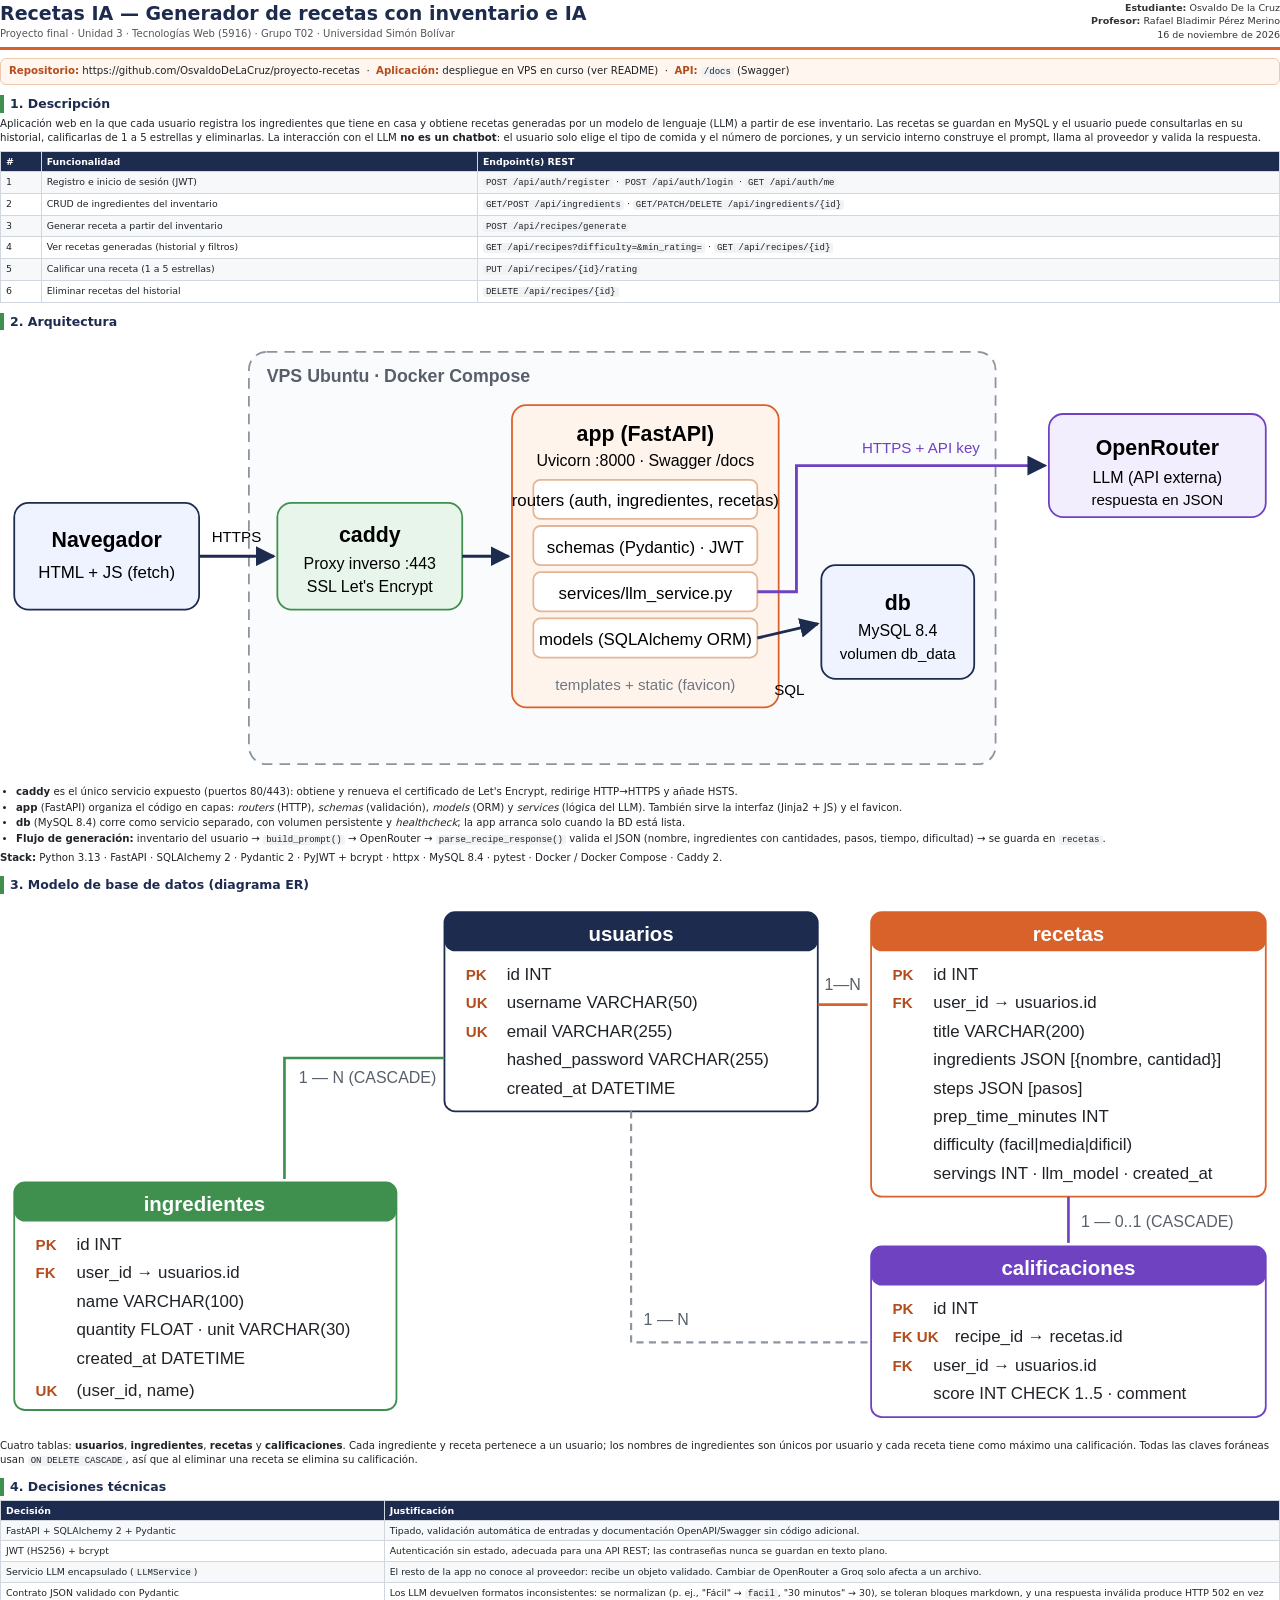
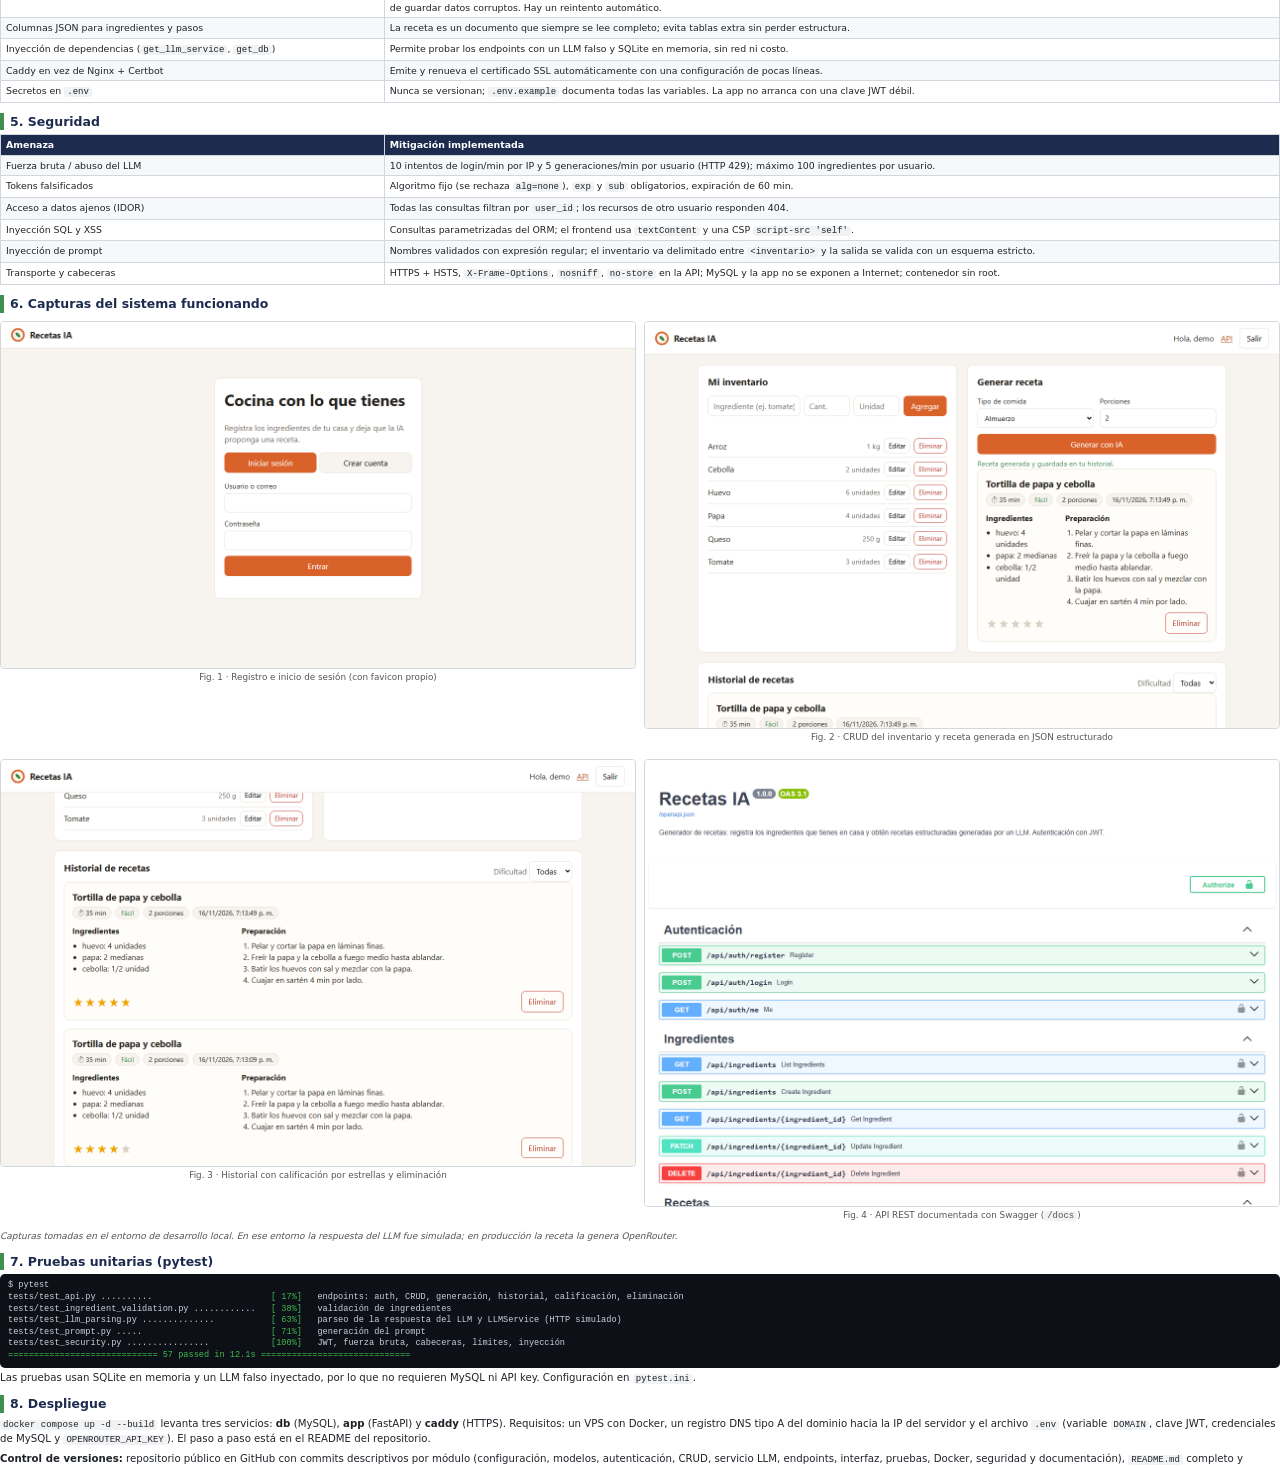
==== docs/informe.html @ e8a844c1 "Agrega el informe técnico en PDF con arquitectura, diagrama ER, decisiones y capturas docs/informe.h" ====
<!doctype html>
<html lang="es">
<head>
<meta charset="utf-8">
<title>Informe técnico — Recetas IA</title>
<style>
  @page { size: A4; margin: 13mm 14mm 12mm; }
  * { box-sizing: border-box; }
  body { font-family: "Segoe UI", system-ui, sans-serif; font-size: 10.2px; line-height: 1.42; color: #1f2328; margin: 0; }
  .page { page-break-after: always; }
  .page:last-child { page-break-after: auto; }
  header.top { border-bottom: 3px solid #d9622b; padding-bottom: 6px; margin-bottom: 8px; display: flex; justify-content: space-between; align-items: flex-end; gap: 12px; }
  header.top h1 { font-size: 19px; margin: 0; color: #1d2b4f; }
  header.top .sub { color: #555; font-size: 10px; }
  header.top .meta { text-align: right; font-size: 9.5px; color: #333; }
  h2 { font-size: 12.5px; color: #1d2b4f; margin: 10px 0 4px; border-left: 4px solid #3f8f4f; padding-left: 6px; }
  p { margin: 3px 0 5px; }
  ul { margin: 2px 0 5px 16px; padding: 0; }
  li { margin: 1px 0; }
  table { width: 100%; border-collapse: collapse; margin: 3px 0 6px; font-size: 9.4px; }
  th, td { border: 1px solid #d0d7de; padding: 3px 5px; vertical-align: top; text-align: left; }
  th { background: #1d2b4f; color: #fff; font-weight: 600; }
  tr:nth-child(even) td { background: #f6f8fa; }
  code { font-family: Consolas, monospace; font-size: 9px; background: #f0f2f4; padding: 0 3px; border-radius: 3px; }
  .links { background: #fff6ef; border: 1px solid #f0c9ad; border-radius: 6px; padding: 5px 8px; margin: 4px 0 6px; }
  .links b { color: #b44c1c; }
  figure { margin: 4px 0; }
  figcaption { font-size: 8.8px; color: #555; text-align: center; margin-top: 2px; }
  .grid2 { display: grid; grid-template-columns: 1fr 1fr; gap: 8px; }
  .shot img { width: 100%; border: 1px solid #d0d7de; border-radius: 4px; display: block; }
  .note { font-size: 9px; color: #555; font-style: italic; }
  .term { background: #0d1117; color: #c9d1d9; font-family: Consolas, monospace; font-size: 8.6px; padding: 6px 8px; border-radius: 5px; white-space: pre; line-height: 1.35; }
  .term .ok { color: #3fb950; }
  svg text { font-family: "Segoe UI", sans-serif; }
</style>
</head>
<body>

<!-- ======================= PÁGINA 1 ======================= -->
<section class="page">
  <header class="top">
    <div>
      <h1>Recetas IA — Generador de recetas con inventario e IA</h1>
      <div class="sub">Proyecto final · Unidad 3 · Tecnologías Web (5916) · Grupo T02 · Universidad Simón Bolívar</div>
    </div>
    <div class="meta">
      <b>Estudiante:</b> Osvaldo De la Cruz<br>
      <b>Profesor:</b> Rafael Bladimir Pérez Merino<br>
      16 de noviembre de 2026
    </div>
  </header>

  <div class="links">
    <b>Repositorio:</b> https://github.com/OsvaldoDeLaCruz/proyecto-recetas &nbsp;·&nbsp;
    <b>Aplicación:</b> <span id="app-url">despliegue en VPS en curso (ver README)</span> &nbsp;·&nbsp;
    <b>API:</b> <code>/docs</code> (Swagger)
  </div>

  <h2>1. Descripción</h2>
  <p>Aplicación web en la que cada usuario registra los ingredientes que tiene en casa y obtiene recetas generadas
  por un modelo de lenguaje (LLM) a partir de ese inventario. Las recetas se guardan en MySQL y el usuario puede
  consultarlas en su historial, calificarlas de 1 a 5 estrellas y eliminarlas. La interacción con el LLM <b>no es un
  chatbot</b>: el usuario solo elige el tipo de comida y el número de porciones, y un servicio interno construye el
  prompt, llama al proveedor y valida la respuesta.</p>
  <table>
    <tr><th>#</th><th>Funcionalidad</th><th>Endpoint(s) REST</th></tr>
    <tr><td>1</td><td>Registro e inicio de sesión (JWT)</td><td><code>POST /api/auth/register</code> · <code>POST /api/auth/login</code> · <code>GET /api/auth/me</code></td></tr>
    <tr><td>2</td><td>CRUD de ingredientes del inventario</td><td><code>GET/POST /api/ingredients</code> · <code>GET/PATCH/DELETE /api/ingredients/{id}</code></td></tr>
    <tr><td>3</td><td>Generar receta a partir del inventario</td><td><code>POST /api/recipes/generate</code></td></tr>
    <tr><td>4</td><td>Ver recetas generadas (historial y filtros)</td><td><code>GET /api/recipes?difficulty=&amp;min_rating=</code> · <code>GET /api/recipes/{id}</code></td></tr>
    <tr><td>5</td><td>Calificar una receta (1 a 5 estrellas)</td><td><code>PUT /api/recipes/{id}/rating</code></td></tr>
    <tr><td>6</td><td>Eliminar recetas del historial</td><td><code>DELETE /api/recipes/{id}</code></td></tr>
  </table>

  <h2>2. Arquitectura</h2>
  <svg viewBox="0 0 720 250" width="100%" role="img" aria-label="Diagrama de arquitectura">
    <defs>
      <marker id="ar" viewBox="0 0 10 10" refX="9" refY="5" markerWidth="7" markerHeight="7" orient="auto-start-reverse"><path d="M0,0 L10,5 L0,10 z" fill="#1d2b4f"/></marker>
    </defs>
    <!-- Navegador -->
    <rect x="8" y="95" width="104" height="60" rx="8" fill="#eef3ff" stroke="#1d2b4f"/>
    <text x="60" y="120" text-anchor="middle" font-size="12" font-weight="700">Navegador</text>
    <text x="60" y="137" text-anchor="middle" font-size="9.5">HTML + JS (fetch)</text>
    <!-- Compose boundary -->
    <rect x="140" y="10" width="420" height="232" rx="10" fill="#fafbfc" stroke="#8c959f" stroke-dasharray="6 4"/>
    <text x="150" y="27" font-size="10" fill="#57606a" font-weight="600">VPS Ubuntu · Docker Compose</text>
    <!-- Caddy -->
    <rect x="156" y="95" width="104" height="60" rx="8" fill="#e8f5ea" stroke="#3f8f4f"/>
    <text x="208" y="117" text-anchor="middle" font-size="12" font-weight="700">caddy</text>
    <text x="208" y="132" text-anchor="middle" font-size="9">Proxy inverso :443</text>
    <text x="208" y="145" text-anchor="middle" font-size="9">SSL Let's Encrypt</text>
    <!-- App -->
    <rect x="288" y="40" width="150" height="170" rx="8" fill="#fff4ec" stroke="#d9622b"/>
    <text x="363" y="60" text-anchor="middle" font-size="12" font-weight="700">app (FastAPI)</text>
    <text x="363" y="74" text-anchor="middle" font-size="9">Uvicorn :8000 · Swagger /docs</text>
    <rect x="300" y="82" width="126" height="22" rx="4" fill="#fff" stroke="#e3b597"/><text x="363" y="97" text-anchor="middle" font-size="9.5">routers (auth, ingredientes, recetas)</text>
    <rect x="300" y="108" width="126" height="22" rx="4" fill="#fff" stroke="#e3b597"/><text x="363" y="123" text-anchor="middle" font-size="9.5">schemas (Pydantic) · JWT</text>
    <rect x="300" y="134" width="126" height="22" rx="4" fill="#fff" stroke="#e3b597"/><text x="363" y="149" text-anchor="middle" font-size="9.5">services/llm_service.py</text>
    <rect x="300" y="160" width="126" height="22" rx="4" fill="#fff" stroke="#e3b597"/><text x="363" y="175" text-anchor="middle" font-size="9.5">models (SQLAlchemy ORM)</text>
    <text x="363" y="200" text-anchor="middle" font-size="8.5" fill="#6e7781">templates + static (favicon)</text>
    <!-- DB -->
    <rect x="462" y="130" width="86" height="64" rx="8" fill="#eef3ff" stroke="#1d2b4f"/>
    <text x="505" y="155" text-anchor="middle" font-size="12" font-weight="700">db</text>
    <text x="505" y="170" text-anchor="middle" font-size="9">MySQL 8.4</text>
    <text x="505" y="183" text-anchor="middle" font-size="8.5">volumen db_data</text>
    <!-- OpenRouter -->
    <rect x="590" y="45" width="122" height="58" rx="8" fill="#f3eefe" stroke="#6f42c1"/>
    <text x="651" y="68" text-anchor="middle" font-size="12" font-weight="700">OpenRouter</text>
    <text x="651" y="84" text-anchor="middle" font-size="9">LLM (API externa)</text>
    <text x="651" y="96" text-anchor="middle" font-size="8.5">respuesta en JSON</text>
    <!-- arrows -->
    <line x1="112" y1="125" x2="154" y2="125" stroke="#1d2b4f" stroke-width="1.6" marker-end="url(#ar)"/>
    <text x="133" y="117" text-anchor="middle" font-size="8.5">HTTPS</text>
    <line x1="260" y1="125" x2="286" y2="125" stroke="#1d2b4f" stroke-width="1.6" marker-end="url(#ar)"/>
    <line x1="426" y1="171" x2="460" y2="163" stroke="#1d2b4f" stroke-width="1.6" marker-end="url(#ar)"/>
    <text x="444" y="203" text-anchor="middle" font-size="8.5">SQL</text>
    <path d="M426 145 L 448 145 L 448 74 L 588 74" fill="none" stroke="#6f42c1" stroke-width="1.6" marker-end="url(#ar)"/>
    <text x="518" y="67" text-anchor="middle" font-size="8.5" fill="#6f42c1">HTTPS + API key</text>
  </svg>
  <ul>
    <li><b>caddy</b> es el único servicio expuesto (puertos 80/443): obtiene y renueva el certificado de Let's Encrypt, redirige HTTP→HTTPS y añade HSTS.</li>
    <li><b>app</b> (FastAPI) organiza el código en capas: <i>routers</i> (HTTP), <i>schemas</i> (validación), <i>models</i> (ORM) y <i>services</i> (lógica del LLM). También sirve la interfaz (Jinja2 + JS) y el favicon.</li>
    <li><b>db</b> (MySQL 8.4) corre como servicio separado, con volumen persistente y <i>healthcheck</i>; la app arranca solo cuando la BD está lista.</li>
    <li><b>Flujo de generación:</b> inventario del usuario → <code>build_prompt()</code> → OpenRouter → <code>parse_recipe_response()</code> valida el JSON (nombre, ingredientes con cantidades, pasos, tiempo, dificultad) → se guarda en <code>recetas</code>.</li>
  </ul>
  <p><b>Stack:</b> Python 3.13 · FastAPI · SQLAlchemy 2 · Pydantic 2 · PyJWT + bcrypt · httpx · MySQL 8.4 · pytest · Docker / Docker Compose · Caddy 2.</p>
</section>

<!-- ======================= PÁGINA 2 ======================= -->
<section class="page">
  <h2>3. Modelo de base de datos (diagrama ER)</h2>
  <svg viewBox="0 0 720 300" width="100%" role="img" aria-label="Diagrama entidad relación">
    <style>.h{font-size:11.5px;font-weight:700;fill:#fff}.f{font-size:9.5px;fill:#1f2328}.k{font-size:8.5px;fill:#b44c1c;font-weight:700}.rel{font-size:9px;fill:#57606a}</style>
    <!-- usuarios -->
    <rect x="250" y="8" width="210" height="112" rx="6" fill="#fff" stroke="#1d2b4f"/>
    <rect x="250" y="8" width="210" height="22" rx="6" fill="#1d2b4f"/><text x="355" y="24" text-anchor="middle" class="h">usuarios</text>
    <text x="262" y="46" class="k">PK</text><text x="285" y="46" class="f">id INT</text>
    <text x="262" y="62" class="k">UK</text><text x="285" y="62" class="f">username VARCHAR(50)</text>
    <text x="262" y="78" class="k">UK</text><text x="285" y="78" class="f">email VARCHAR(255)</text>
    <text x="285" y="94" class="f">hashed_password VARCHAR(255)</text>
    <text x="285" y="110" class="f">created_at DATETIME</text>
    <!-- ingredientes -->
    <rect x="8" y="160" width="215" height="128" rx="6" fill="#fff" stroke="#3f8f4f"/>
    <rect x="8" y="160" width="215" height="22" rx="6" fill="#3f8f4f"/><text x="115" y="176" text-anchor="middle" class="h">ingredientes</text>
    <text x="20" y="198" class="k">PK</text><text x="43" y="198" class="f">id INT</text>
    <text x="20" y="214" class="k">FK</text><text x="43" y="214" class="f">user_id → usuarios.id</text>
    <text x="43" y="230" class="f">name VARCHAR(100)</text>
    <text x="43" y="246" class="f">quantity FLOAT · unit VARCHAR(30)</text>
    <text x="43" y="262" class="f">created_at DATETIME</text>
    <text x="20" y="280" class="k">UK</text><text x="43" y="280" class="f">(user_id, name)</text>
    <!-- recetas -->
    <rect x="490" y="8" width="222" height="160" rx="6" fill="#fff" stroke="#d9622b"/>
    <rect x="490" y="8" width="222" height="22" rx="6" fill="#d9622b"/><text x="601" y="24" text-anchor="middle" class="h">recetas</text>
    <text x="502" y="46" class="k">PK</text><text x="525" y="46" class="f">id INT</text>
    <text x="502" y="62" class="k">FK</text><text x="525" y="62" class="f">user_id → usuarios.id</text>
    <text x="525" y="78" class="f">title VARCHAR(200)</text>
    <text x="525" y="94" class="f">ingredients JSON [{nombre, cantidad}]</text>
    <text x="525" y="110" class="f">steps JSON [pasos]</text>
    <text x="525" y="126" class="f">prep_time_minutes INT</text>
    <text x="525" y="142" class="f">difficulty (facil|media|dificil)</text>
    <text x="525" y="158" class="f">servings INT · llm_model · created_at</text>
    <!-- calificaciones -->
    <rect x="490" y="196" width="222" height="96" rx="6" fill="#fff" stroke="#6f42c1"/>
    <rect x="490" y="196" width="222" height="22" rx="6" fill="#6f42c1"/><text x="601" y="212" text-anchor="middle" class="h">calificaciones</text>
    <text x="502" y="234" class="k">PK</text><text x="525" y="234" class="f">id INT</text>
    <text x="502" y="250" class="k">FK UK</text><text x="537" y="250" class="f">recipe_id → recetas.id</text>
    <text x="502" y="266" class="k">FK</text><text x="525" y="266" class="f">user_id → usuarios.id</text>
    <text x="525" y="282" class="f">score INT CHECK 1..5 · comment</text>
    <!-- relaciones -->
    <path d="M250 90 L 160 90 L 160 158" fill="none" stroke="#3f8f4f" stroke-width="1.5"/>
    <text x="168" y="104" class="rel">1 — N (CASCADE)</text>
    <line x1="460" y1="60" x2="488" y2="60" stroke="#d9622b" stroke-width="1.5"/>
    <text x="474" y="52" text-anchor="middle" class="rel">1—N</text>
    <line x1="601" y1="168" x2="601" y2="194" stroke="#6f42c1" stroke-width="1.5"/>
    <text x="608" y="185" class="rel">1 — 0..1 (CASCADE)</text>
    <path d="M355 120 L 355 250 L 488 250" fill="none" stroke="#8c959f" stroke-width="1.2" stroke-dasharray="4 3"/>
    <text x="362" y="240" class="rel">1 — N</text>
  </svg>
  <p>Cuatro tablas: <b>usuarios</b>, <b>ingredientes</b>, <b>recetas</b> y <b>calificaciones</b>. Cada ingrediente y receta
  pertenece a un usuario; los nombres de ingredientes son únicos por usuario y cada receta tiene como máximo una
  calificación. Todas las claves foráneas usan <code>ON DELETE CASCADE</code>, así que al eliminar una receta se elimina su calificación.</p>

  <h2>4. Decisiones técnicas</h2>
  <table>
    <tr><th style="width:30%">Decisión</th><th>Justificación</th></tr>
    <tr><td>FastAPI + SQLAlchemy 2 + Pydantic</td><td>Tipado, validación automática de entradas y documentación OpenAPI/Swagger sin código adicional.</td></tr>
    <tr><td>JWT (HS256) + bcrypt</td><td>Autenticación sin estado, adecuada para una API REST; las contraseñas nunca se guardan en texto plano.</td></tr>
    <tr><td>Servicio LLM encapsulado (<code>LLMService</code>)</td><td>El resto de la app no conoce al proveedor: recibe un objeto validado. Cambiar de OpenRouter a Groq solo afecta a un archivo.</td></tr>
    <tr><td>Contrato JSON validado con Pydantic</td><td>Los LLM devuelven formatos inconsistentes: se normalizan (p. ej., "Fácil" → <code>facil</code>, "30 minutos" → 30), se toleran bloques markdown, y una respuesta inválida produce HTTP 502 en vez de guardar datos corruptos. Hay un reintento automático.</td></tr>
    <tr><td>Columnas JSON para ingredientes y pasos</td><td>La receta es un documento que siempre se lee completo; evita tablas extra sin perder estructura.</td></tr>
    <tr><td>Inyección de dependencias (<code>get_llm_service</code>, <code>get_db</code>)</td><td>Permite probar los endpoints con un LLM falso y SQLite en memoria, sin red ni costo.</td></tr>
    <tr><td>Caddy en vez de Nginx + Certbot</td><td>Emite y renueva el certificado SSL automáticamente con una configuración de pocas líneas.</td></tr>
    <tr><td>Secretos en <code>.env</code></td><td>Nunca se versionan; <code>.env.example</code> documenta todas las variables. La app no arranca con una clave JWT débil.</td></tr>
  </table>

  <h2>5. Seguridad</h2>
  <table>
    <tr><th style="width:30%">Amenaza</th><th>Mitigación implementada</th></tr>
    <tr><td>Fuerza bruta / abuso del LLM</td><td>10 intentos de login/min por IP y 5 generaciones/min por usuario (HTTP 429); máximo 100 ingredientes por usuario.</td></tr>
    <tr><td>Tokens falsificados</td><td>Algoritmo fijo (se rechaza <code>alg=none</code>), <code>exp</code> y <code>sub</code> obligatorios, expiración de 60 min.</td></tr>
    <tr><td>Acceso a datos ajenos (IDOR)</td><td>Todas las consultas filtran por <code>user_id</code>; los recursos de otro usuario responden 404.</td></tr>
    <tr><td>Inyección SQL y XSS</td><td>Consultas parametrizadas del ORM; el frontend usa <code>textContent</code> y una CSP <code>script-src 'self'</code>.</td></tr>
    <tr><td>Inyección de prompt</td><td>Nombres validados con expresión regular; el inventario va delimitado entre <code>&lt;inventario&gt;</code> y la salida se valida con un esquema estricto.</td></tr>
    <tr><td>Transporte y cabeceras</td><td>HTTPS + HSTS, <code>X-Frame-Options</code>, <code>nosniff</code>, <code>no-store</code> en la API; MySQL y la app no se exponen a Internet; contenedor sin root.</td></tr>
  </table>
</section>

<!-- ======================= PÁGINA 3 ======================= -->
<section class="page">
  <h2>6. Capturas del sistema funcionando</h2>
  <div class="grid2">
    <figure class="shot"><img src="img/01-login.png" alt="Pantalla de inicio de sesión"><figcaption>Fig. 1 · Registro e inicio de sesión (con favicon propio)</figcaption></figure>
    <figure class="shot"><img src="img/02-inventario-receta.png" alt="Inventario y receta generada"><figcaption>Fig. 2 · CRUD del inventario y receta generada en JSON estructurado</figcaption></figure>
    <figure class="shot"><img src="img/03-historial.png" alt="Historial con calificaciones"><figcaption>Fig. 3 · Historial con calificación por estrellas y eliminación</figcaption></figure>
    <figure class="shot"><img src="img/04-swagger.png" alt="Documentación Swagger"><figcaption>Fig. 4 · API REST documentada con Swagger (<code>/docs</code>)</figcaption></figure>
  </div>
  <p class="note">Capturas tomadas en el entorno de desarrollo local. En ese entorno la respuesta del LLM fue simulada; en producción la receta la genera OpenRouter.</p>

  <h2>7. Pruebas unitarias (pytest)</h2>
  <div class="term">$ pytest
tests/test_api.py ..........                       <span class="ok">[ 17%]</span>   endpoints: auth, CRUD, generación, historial, calificación, eliminación
tests/test_ingredient_validation.py ............   <span class="ok">[ 38%]</span>   validación de ingredientes
tests/test_llm_parsing.py ..............           <span class="ok">[ 63%]</span>   parseo de la respuesta del LLM y LLMService (HTTP simulado)
tests/test_prompt.py .....                         <span class="ok">[ 71%]</span>   generación del prompt
tests/test_security.py ................            <span class="ok">[100%]</span>   JWT, fuerza bruta, cabeceras, límites, inyección
<span class="ok">============================= 57 passed in 12.1s =============================</span></div>
  <p>Las pruebas usan SQLite en memoria y un LLM falso inyectado, por lo que no requieren MySQL ni API key. Configuración en <code>pytest.ini</code>.</p>

  <h2>8. Despliegue</h2>
  <p><code>docker compose up -d --build</code> levanta tres servicios: <b>db</b> (MySQL), <b>app</b> (FastAPI) y <b>caddy</b> (HTTPS).
  Requisitos: un VPS con Docker, un registro DNS tipo A del dominio hacia la IP del servidor y el archivo <code>.env</code>
  (variable <code>DOMAIN</code>, clave JWT, credenciales de MySQL y <code>OPENROUTER_API_KEY</code>). El paso a paso está en el README del repositorio.</p>
  <p><b>Control de versiones:</b> repositorio público en GitHub con commits descriptivos por módulo (configuración, modelos, autenticación,
  CRUD, servicio LLM, endpoints, interfaz, pruebas, Docker, seguridad y documentación), <code>README.md</code> completo y <code>.env.example</code>.</p>
</section>

</body>
</html>
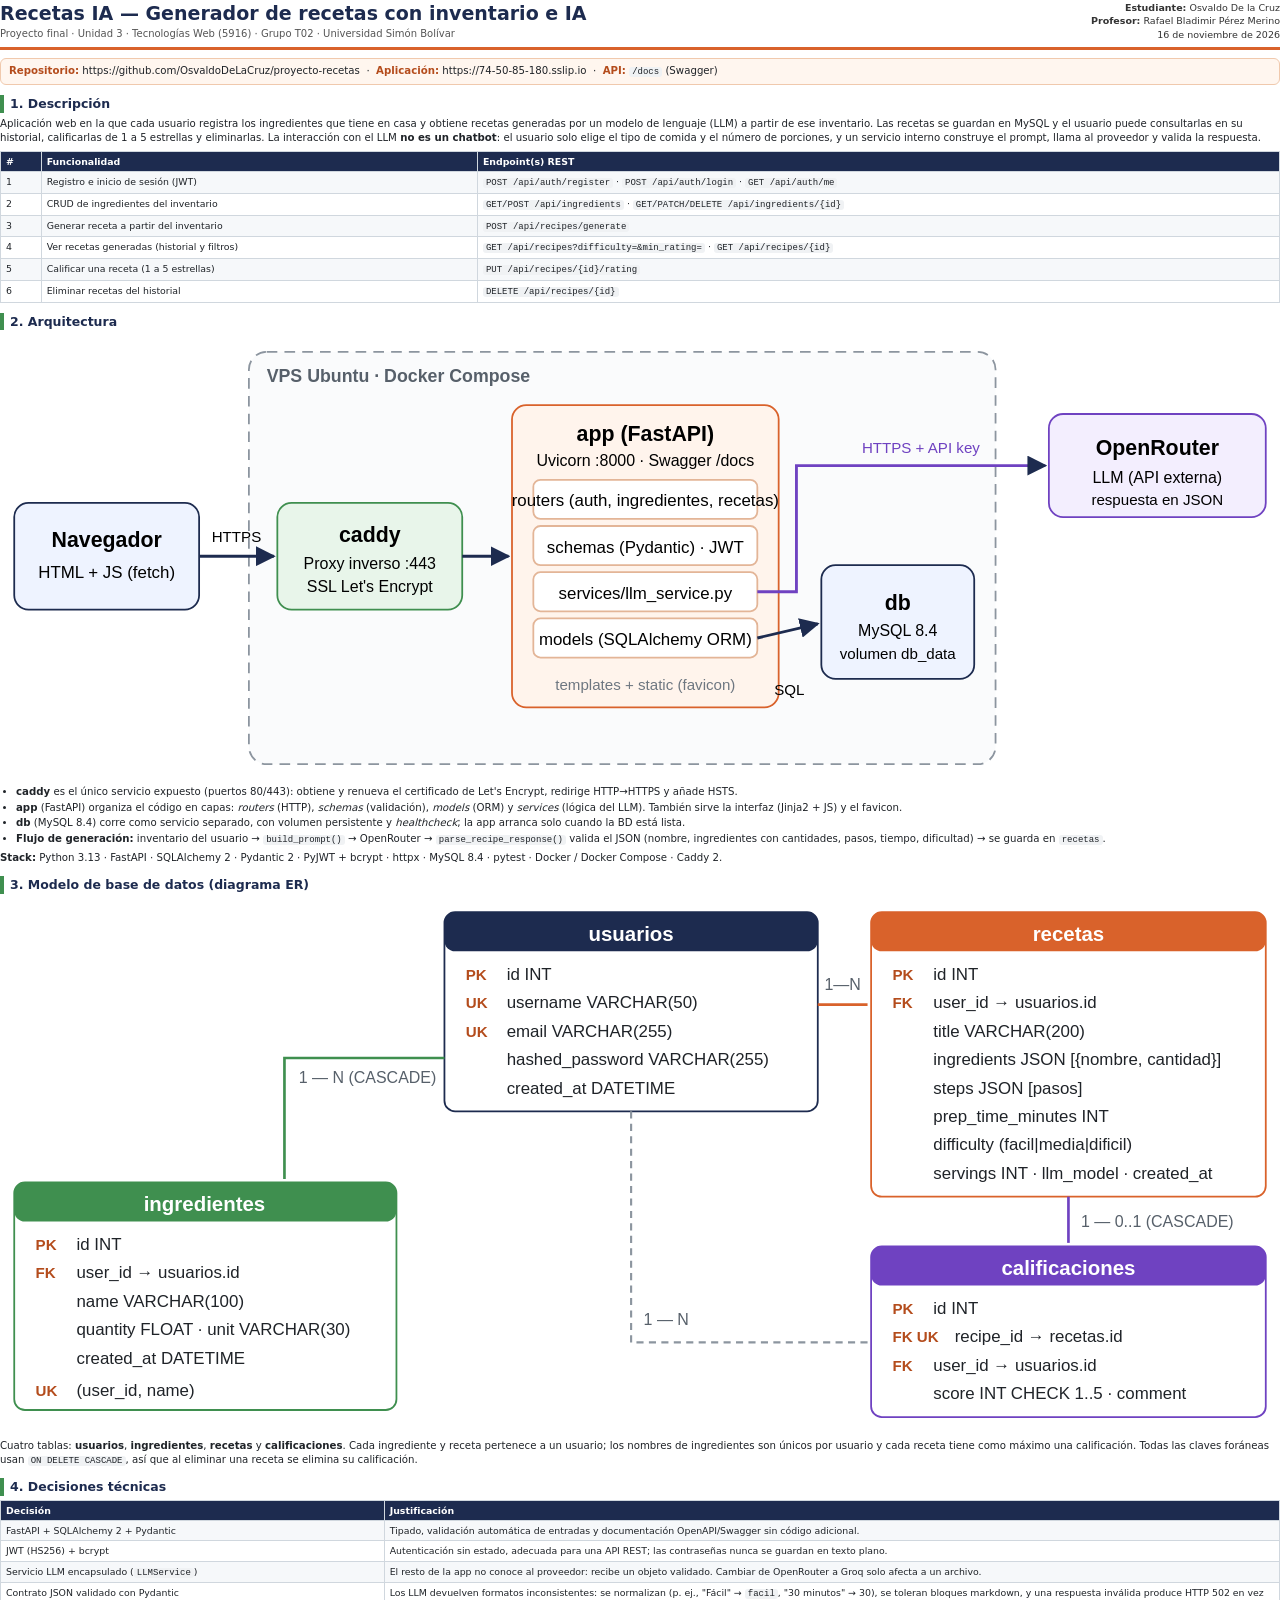
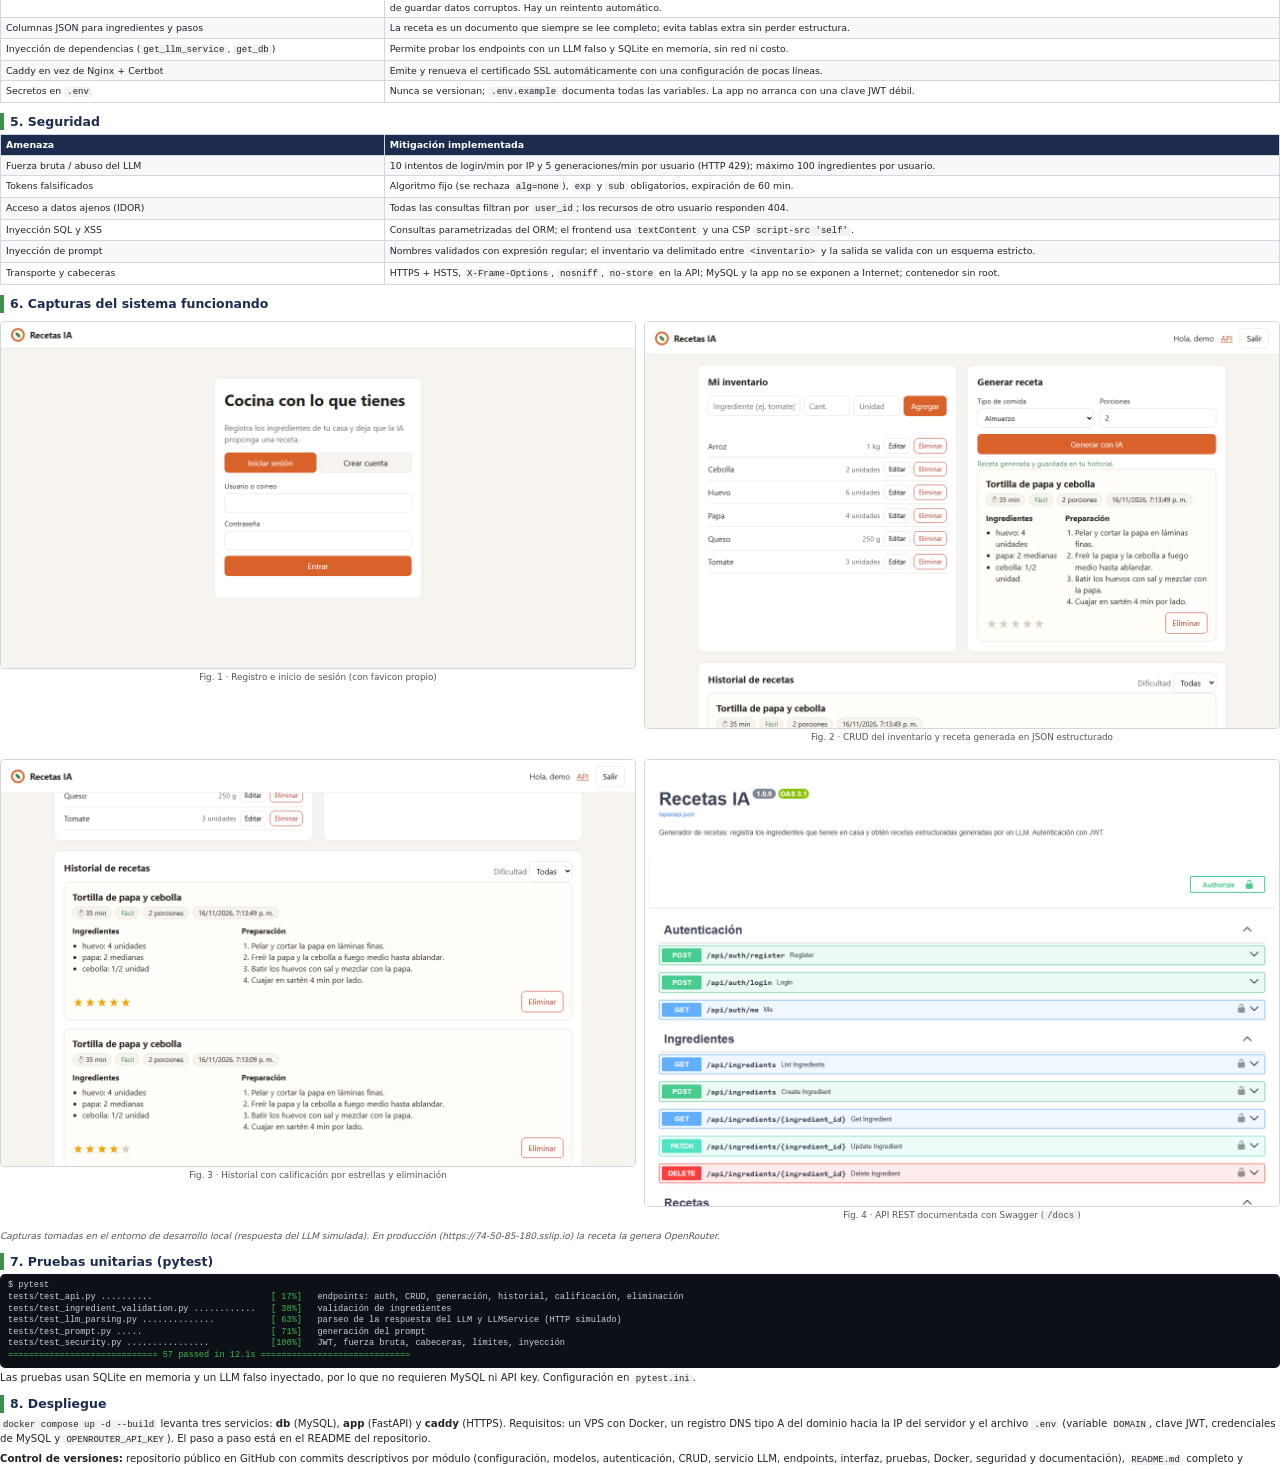
==== commit 875dd7a6: "Actualiza README e informe con la URL desplegada y el autor La aplicación queda publicada en https:/" ====
--- a/docs/informe.html
+++ b/docs/informe.html
@@ -52,7 +52,7 @@
 
   <div class="links">
     <b>Repositorio:</b> https://github.com/OsvaldoDeLaCruz/proyecto-recetas &nbsp;·&nbsp;
-    <b>Aplicación:</b> <span id="app-url">despliegue en VPS en curso (ver README)</span> &nbsp;·&nbsp;
+    <b>Aplicación:</b> <span id="app-url">https://74-50-85-180.sslip.io</span> &nbsp;·&nbsp;
     <b>API:</b> <code>/docs</code> (Swagger)
   </div>
 
@@ -214,7 +214,7 @@
     <figure class="shot"><img src="img/03-historial.png" alt="Historial con calificaciones"><figcaption>Fig. 3 · Historial con calificación por estrellas y eliminación</figcaption></figure>
     <figure class="shot"><img src="img/04-swagger.png" alt="Documentación Swagger"><figcaption>Fig. 4 · API REST documentada con Swagger (<code>/docs</code>)</figcaption></figure>
   </div>
-  <p class="note">Capturas tomadas en el entorno de desarrollo local. En ese entorno la respuesta del LLM fue simulada; en producción la receta la genera OpenRouter.</p>
+  <p class="note">Capturas tomadas en el entorno de desarrollo local (respuesta del LLM simulada). En producción (https://74-50-85-180.sslip.io) la receta la genera OpenRouter.</p>
 
   <h2>7. Pruebas unitarias (pytest)</h2>
   <div class="term">$ pytest
